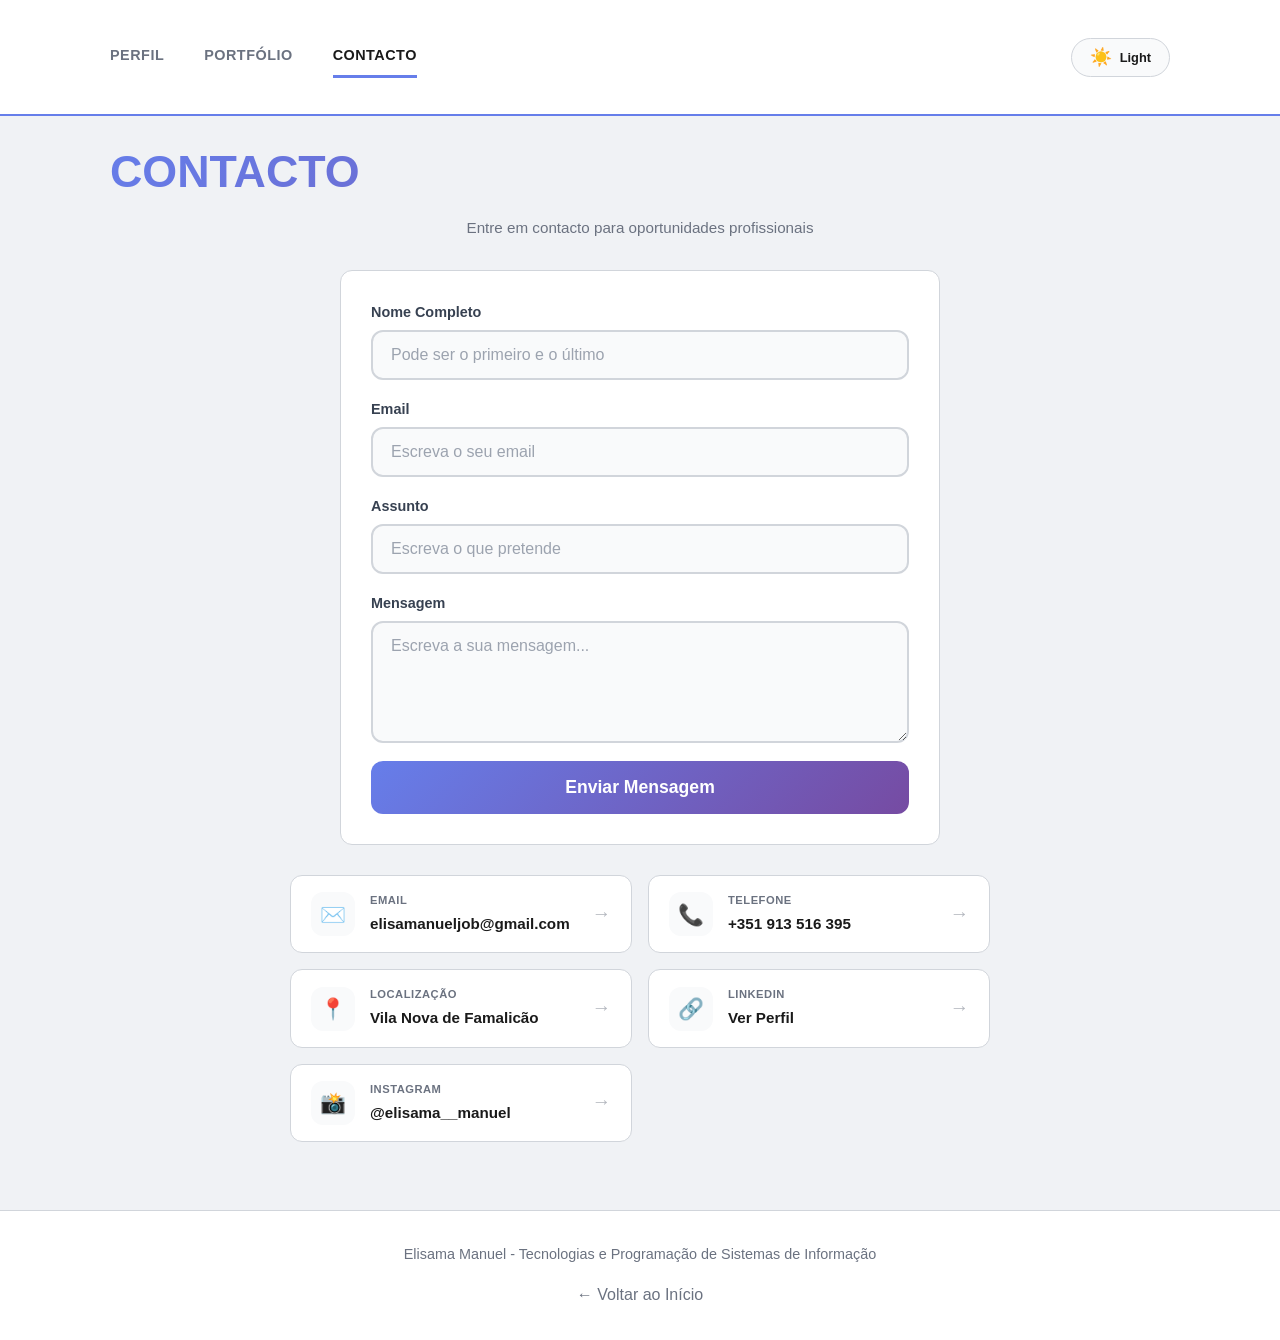
==== contacto.html @ b6eed206 "j" ====
<!DOCTYPE html>
<html lang="pt">
<head>
    <meta charset="UTF-8">
    <meta name="viewport" content="width=device-width, initial-scale=1.0">
    <title>Elisama | Contacto</title>
    <link rel="stylesheet" href="style.css">
    <link rel="icon" href= "imagens/Ativo 30@2x.png"
</head>
<body>
    <header>
        <div class="container">
            <div class="header-content">
                <nav>
                    <a href="index.html">Perfil</a>
                    <a href="portfolio.html">Portfólio</a>
                    <a href="contacto.html" class="active">Contacto</a>
                </nav>
                <button id="toggleTheme" class="btn-theme" aria-label="Alternar tema">
                    <span class="theme-icon"> </span>
                    <span class="theme-text">Dark</span>
                </button>
            </div>
        </div>
    </header>

    <main class="container">
        <section class="contacto-section">
            <h1>CONTACTO</h1>
            <p class="subtitle">Entre em contacto para oportunidades profissionais</p>

            <form id="contactoForm" class="contacto-form" action="#" method="POST">
                <div class="campo">
                    <label for="nome">Nome Completo</label>
                    <input type="text" id="nome" placeholder="Pode ser o primeiro e o último" required>
                </div>

                <div class="campo">
                    <label for="email">Email</label>
                    <input type="email" id="email" placeholder="Escreva o seu email" required>
                </div>

                <div class="campo">
                    <label for="assunto">Assunto</label>
                    <input type="text" id="assunto" placeholder="Escreva o que pretende" required>
                </div>

                <div class="campo">
                    <label for="mensagem">Mensagem</label>
                    <textarea id="mensagem" rows="5" placeholder="Escreva a sua mensagem..." required></textarea>
                </div>

                <button type="submit" class="btn-enviar">Enviar Mensagem</button>
            </form>

            <div id="feedback" class="feedback"></div>

            <div class="contactos-grid">
                <a href="mailto:elisamanueljob@gmail.com" class="contacto-card contacto-email">
                    <div class="contacto-icon-wrapper">
                        <span class="contacto-icon">✉️</span>
                    </div>
                    <div class="contacto-info-texto">
                        <span class="contacto-label">Email</span>
                        <span class="contacto-valor">elisamanueljob@gmail.com</span>
                    </div>
                    <span class="contacto-seta">→</span>
                </a>

                <a href="tel:+351913516395" class="contacto-card contacto-telefone">
                    <div class="contacto-icon-wrapper">
                        <span class="contacto-icon">📞</span>
                    </div>
                    <div class="contacto-info-texto">
                        <span class="contacto-label">Telefone</span>
                        <span class="contacto-valor">+351 913 516 395</span>
                    </div>
                    <span class="contacto-seta">→</span>
                </a>

                <a href="https://www.google.com/maps/search/Vila+Nova+de+Famalic%C3%A3o" target="_blank" class="contacto-card contacto-localizacao">
                    <div class="contacto-icon-wrapper">
                        <span class="contacto-icon">📍</span>
                    </div>
                    <div class="contacto-info-texto">
                        <span class="contacto-label">Localização</span>
                        <span class="contacto-valor">Vila Nova de Famalicão</span>
                    </div>
                    <span class="contacto-seta">→</span>
                </a>

                <a href="https://ao.linkedin.com/in/elisama-manuel-49025117a" target="_blank" class="contacto-card contacto-linkedin">
                    <div class="contacto-icon-wrapper">
                        <span class="contacto-icon">🔗</span>
                    </div>
                    <div class="contacto-info-texto">
                        <span class="contacto-label">LinkedIn</span>
                        <span class="contacto-valor">Ver Perfil</span>
                    </div>
                    <span class="contacto-seta">→</span>
                </a>

                <a href="https://www.instagram.com/elisama__manuel/" target="_blank" class="contacto-card contacto-instagram">
                    <div class="contacto-icon-wrapper">
                        <span class="contacto-icon">📸</span>
                    </div>
                    <div class="contacto-info-texto">
                        <span class="contacto-label">Instagram</span>
                        <span class="contacto-valor">@elisama__manuel</span>
                    </div>
                    <span class="contacto-seta">→</span>
                </a>
            </div>
        </section>
    </main>

    <footer>
        <p>Elisama Manuel - Tecnologias e Programação de Sistemas de Informação</p>
        <div class="voltar">
            <a href="index.html">← Voltar ao Início</a>
        </div>
    </footer>

    <script src="script.js"></script>
</body>
</html>
---- style.css ----
/* ============================================
   PORTFÓLIO CV - ELISAMA MANUEL
   COM DARK/LIGHT MODE
   ============================================ */

/* ===== VARIÁVEIS (DARK MODE - PADRÃO) ===== */
:root {
    --cor-fundo: #000000;
    --cor-card: #1a1a1a;
    --cor-borda: #333333;
    --cor-texto: #ffffff;
    --cor-texto-secundario: #a0aec0;
    --cor-texto-claro: #cbd5e0;
    --cor-fundo-input: #0d0d0d;
    --cor-hover: #2a2a2a;
    --cor-sombra: rgba(102, 126, 234, 0.15);
    --cor-placeholder: #4a5568;
    
    --cor-email: #667eea;
    --cor-telefone: #48bb78;
    --cor-localizacao: #f6ad55;
    --cor-linkedin: #0a66c2;
    --cor-instagram: #e1306c;
    
    --cor-primaria: #667eea;
    --cor-secundaria: #764ba2;
    --cor-destaque: #48bb78;
    --cor-aviso: #fc8181;
    
    --raio-borda: 20px;
    --raio-pequeno: 12px;
    --fonte-padrao: 'Segoe UI', Tahoma, Geneva, Verdana, sans-serif;
    --sombra-padrao: 0 20px 60px rgba(102, 126, 234, 0.15);
}

/* ===== LIGHT MODE ===== */
body.light-mode {
    --cor-fundo: #f0f2f5;
    --cor-card: #ffffff;
    --cor-borda: #d1d5db;
    --cor-texto: #1a1a1a;
    --cor-texto-secundario: #6b7280;
    --cor-texto-claro: #374151;
    --cor-fundo-input: #f9fafb;
    --cor-hover: #e5e7eb;
    --cor-sombra: rgba(0, 0, 0, 0.1);
    --cor-placeholder: #9ca3af;
    
    --cor-email: #4f46e5;
    --cor-telefone: #16a34a;
    --cor-localizacao: #d97706;
    --cor-linkedin: #075985;
    --cor-instagram: #c0266c;
}

/* ===== RESET ===== */
* {
    margin: 0;
    padding: 0;
    box-sizing: border-box;
}

/* ===== GLOBAL ===== */
body {
    min-height: 100vh;
    background: var(--cor-fundo);
    font-family: var(--fonte-padrao);
    color: var(--cor-texto);
    line-height: 1.6;
    transition: background 0.4s ease, color 0.4s ease;
}

.container {
    max-width: 1100px;
    margin: 0 auto;
    padding: 20px;
}

/* ===== HEADER ===== */
header {
    background: var(--cor-card);
    padding: 1rem 0;
    border-bottom: 2px solid var(--cor-primaria);
    position: sticky;
    top: 0;
    z-index: 100;
    transition: background 0.4s ease, border-color 0.4s ease;
}

.header-content {
    display: flex;
    justify-content: space-between;
    align-items: center;
    flex-wrap: wrap;
    gap: 15px;
}

nav {
    display: flex;
    justify-content: center;
    gap: 2.5rem;
    flex-wrap: wrap;
}

nav a {
    color: var(--cor-texto-secundario);
    text-decoration: none;
    font-weight: 600;
    font-size: 0.9rem;
    letter-spacing: 0.5px;
    transition: all 0.3s ease;
    padding: 8px 0;
    text-transform: uppercase;
}

nav a:hover,
nav a.active {
    color: var(--cor-texto);
    border-bottom: 3px solid var(--cor-primaria);
}

/* ===== BOTÃO THEME ===== */
.btn-theme {
    display: flex;
    align-items: center;
    gap: 8px;
    padding: 8px 18px;
    background: var(--cor-fundo-input);
    color: var(--cor-texto);
    border: 1px solid var(--cor-borda);
    border-radius: 50px;
    cursor: pointer;
    font-size: 0.85rem;
    font-weight: 600;
    transition: all 0.3s ease;
}

.btn-theme:hover {
    border-color: var(--cor-primaria);
    transform: scale(1.05);
    box-shadow: 0 0 20px rgba(102, 126, 234, 0.2);
}

.theme-icon {
    font-size: 1.1rem;
}

.theme-text {
    font-size: 0.8rem;
}

/* ===== ROW ===== */
.row {
    display: flex;
    flex-wrap: wrap;
    align-items: center;
    gap: 3rem;
    min-height: 500px;
    margin: 2rem 0;
}

.col {
    flex: 1;
    min-width: 280px;
}

/* ===== IMAGENS ===== */
.imagem-col {
    display: flex;
    justify-content: center;
    align-items: center;
}

.imagem-wrapper {
    position: relative;
}

.imagem-perfil {
    width: 300px;
    height: 600px;
    object-fit: cover;
    border-radius: var(--raio-borda);
    border: 3px solid var(--cor-primaria);
    box-shadow: 0 10px 40px var(--cor-sombra);
    transition: all 0.4s ease;
}

.imagem-perfil:hover {
    transform: scale(1.02);
    box-shadow: 0 15px 50px var(--cor-sombra);
}

.imagem-badge {
    position: absolute;
    bottom: 20px;
    left: 50%;
    transform: translateX(-50%);
    background: linear-gradient(135deg, var(--cor-primaria), var(--cor-secundaria));
    padding: 8px 20px;
    border-radius: 50px;
    font-weight: 700;
    font-size: 0.9rem;
    white-space: nowrap;
    box-shadow: 0 5px 20px var(--cor-sombra);
}

/* ===== TÍTULOS ===== */
h1 {
    font-size: 2.8rem;
    font-weight: 700;
    margin-bottom: 0.5rem;
    background: linear-gradient(135deg, var(--cor-primaria), var(--cor-secundaria));
    -webkit-background-clip: text;
    -webkit-text-fill-color: transparent;
    background-clip: text;
}

h2 {
    font-size: 1.2rem;
    font-weight: 500;
    color: var(--cor-texto-secundario);
    margin-bottom: 1.2rem;
    letter-spacing: 0.5px;
}

.subtitle {
    text-align: center;
    color: var(--cor-texto-secundario);
    margin-bottom: 30px;
    font-size: 0.95rem;
}

/* ===== TAGS ===== */
.tags {
    display: flex;
    flex-wrap: wrap;
    gap: 10px;
    margin: 1rem 0;
}

.tag {
    background: var(--cor-card);
    padding: 6px 16px;
    border-radius: 50px;
    font-size: 0.8rem;
    font-weight: 600;
    color: var(--cor-texto-secundario);
    border: 1px solid var(--cor-borda);
    transition: all 0.3s ease;
}

.tag:hover {
    background: var(--cor-primaria);
    color: #fff;
    border-color: var(--cor-primaria);
    transform: translateY(-2px);
}

/* ===== DESTAQUE ===== */
.destaque-numero {
    background: var(--cor-card);
    display: inline-flex;
    align-items: center;
    gap: 15px;
    padding: 1rem 2rem;
    margin: 1.5rem 0;
    border-left: 4px solid var(--cor-primaria);
    border-radius: var(--raio-pequeno);
    border: 1px solid var(--cor-borda);
    transition: background 0.4s ease, border-color 0.4s ease;
}

.numero-grande {
    font-size: 2.5rem;
    font-weight: 700;
    color: var(--cor-primaria);
}

.texto-pequeno {
    font-size: 0.9rem;
    color: var(--cor-texto-secundario);
}

/* ===== PROJETOS ===== */
.projetos-grid {
    display: grid;
    grid-template-columns: repeat(auto-fill, minmax(300px, 1fr));
    gap: 25px;
    margin: 30px 0;
}

.projeto-card {
    background: var(--cor-card);
    border-radius: var(--raio-pequeno);
    padding: 25px;
    border: 1px solid var(--cor-borda);
    transition: all 0.3s ease;
    text-decoration: none;
    display: block;
    color: var(--cor-texto);
    position: relative;
    overflow: hidden;
}

.projeto-card::before {
    content: '';
    position: absolute;
    top: 0;
    left: 0;
    right: 0;
    height: 4px;
    background: linear-gradient(135deg, var(--cor-primaria), var(--cor-secundaria));
    transform: scaleX(0);
    transition: transform 0.3s ease;
}

.projeto-card:hover::before {
    transform: scaleX(1);
}

.projeto-card:hover {
    transform: translateY(-8px);
    border-color: var(--cor-primaria);
    box-shadow: 0 15px 40px var(--cor-sombra);
}

.projeto-card .projeto-numero {
    font-size: 2rem;
    font-weight: 700;
    color: var(--cor-primaria);
}

.projeto-card h3 {
    font-size: 1.1rem;
    margin: 8px 0 5px;
    color: var(--cor-texto);
}

.projeto-card p {
    color: var(--cor-texto-secundario);
    font-size: 0.9rem;
}

.projeto-card .projeto-tag {
    display: inline-block;
    padding: 3px 12px;
    background: rgba(102, 126, 234, 0.15);
    color: var(--cor-primaria);
    border-radius: 50px;
    font-size: 0.75rem;
    font-weight: 600;
    margin-top: 10px;
}

.projeto-card .projeto-link {
    display: inline-block;
    margin-top: 12px;
    color: var(--cor-primaria);
    font-weight: 600;
    font-size: 0.9rem;
    transition: all 0.3s ease;
}

.projeto-card .projeto-link:hover {
    transform: translateX(5px);
    color: var(--cor-secundaria);
}

.projetos-footer {
    text-align: center;
    padding: 20px;
    background: var(--cor-card);
    border-radius: var(--raio-pequeno);
    border: 1px solid var(--cor-borda);
    color: var(--cor-texto-secundario);
}

.projetos-footer strong {
    color: var(--cor-primaria);
}

/* ===== EXPERIÊNCIA E FORMAÇÃO ===== */
.experiencia-grid,
.formacao-grid {
    display: grid;
    gap: 20px;
    margin: 20px 0 40px;
}

.experiencia-item,
.formacao-item {
    background: var(--cor-card);
    padding: 20px 25px;
    border-radius: var(--raio-pequeno);
    border: 1px solid var(--cor-borda);
    transition: all 0.3s ease;
    border-left: 4px solid var(--cor-primaria);
}

.experiencia-item:hover,
.formacao-item:hover {
    transform: translateX(5px);
    border-color: var(--cor-primaria);
}

.experiencia-item .titulo {
    font-weight: 700;
    font-size: 1.1rem;
    color: var(--cor-texto);
}

.experiencia-item .empresa {
    color: var(--cor-primaria);
    font-weight: 600;
}

.experiencia-item .periodo {
    color: var(--cor-texto-secundario);
    font-size: 0.85rem;
}

.experiencia-item .descricao {
    color: var(--cor-texto-claro);
    font-size: 0.95rem;
    margin-top: 8px;
}

/* ===== FORMULÁRIO ===== */
.contacto-form {
    background: var(--cor-card);
    padding: 30px;
    border-radius: var(--raio-pequeno);
    border: 1px solid var(--cor-borda);
    max-width: 600px;
    margin: 0 auto 30px;
    transition: background 0.4s ease, border-color 0.4s ease;
}

.campo {
    display: flex;
    flex-direction: column;
    gap: 6px;
    margin-bottom: 18px;
}

.campo label {
    font-weight: 600;
    color: var(--cor-texto-claro);
    font-size: 0.9rem;
}

.campo input,
.campo textarea {
    padding: 14px 18px;
    border: 2px solid var(--cor-borda);
    border-radius: var(--raio-pequeno);
    background: var(--cor-fundo-input);
    color: var(--cor-texto);
    font-size: 1rem;
    transition: all 0.3s ease;
    font-family: var(--fonte-padrao);
}

.campo input:focus,
.campo textarea:focus {
    outline: none;
    border-color: var(--cor-primaria);
    box-shadow: 0 0 0 3px rgba(102, 126, 234, 0.2);
}

.campo input::placeholder,
.campo textarea::placeholder {
    color: var(--cor-placeholder);
}

.btn-enviar {
    width: 100%;
    padding: 16px;
    background: linear-gradient(135deg, var(--cor-primaria), var(--cor-secundaria));
    color: #fff;
    border: none;
    border-radius: var(--raio-pequeno);
    font-size: 1.1rem;
    font-weight: 600;
    cursor: pointer;
    transition: all 0.3s ease;
}

.btn-enviar:hover {
    transform: translateY(-2px);
    box-shadow: 0 10px 30px var(--cor-sombra);
}

.feedback {
    text-align: center;
    padding: 15px;
    border-radius: var(--raio-pequeno);
    display: none;
    max-width: 600px;
    margin: 0 auto 20px;
}

.feedback.sucesso {
    display: block;
    background: rgba(72, 187, 120, 0.1);
    border: 1px solid var(--cor-destaque);
    color: var(--cor-destaque);
}

.feedback.erro {
    display: block;
    background: rgba(252, 129, 129, 0.1);
    border: 1px solid var(--cor-aviso);
    color: var(--cor-aviso);
}

/* ===== CONTACTOS ===== */
.contactos-grid {
    display: grid;
    grid-template-columns: 1fr 1fr;
    gap: 16px;
    max-width: 700px;
    margin: 0 auto;
}

.contacto-card {
    display: flex;
    align-items: center;
    gap: 15px;
    padding: 16px 20px;
    background: var(--cor-card);
    border-radius: var(--raio-pequeno);
    border: 1px solid var(--cor-borda);
    text-decoration: none;
    color: var(--cor-texto);
    transition: all 0.3s ease;
    position: relative;
    overflow: hidden;
}

.contacto-card::before {
    content: '';
    position: absolute;
    top: 0;
    left: 0;
    right: 0;
    bottom: 0;
    opacity: 0;
    transition: opacity 0.4s ease;
    border-radius: var(--raio-pequeno);
}

.contacto-card:hover::before {
    opacity: 1;
}

.contacto-card:hover {
    transform: translateY(-4px);
    border-color: transparent;
    box-shadow: 0 10px 30px rgba(0, 0, 0, 0.3);
}

.contacto-card:hover .contacto-seta {
    transform: translateX(5px);
    opacity: 1;
}

.contacto-email::before {
    background: linear-gradient(135deg, rgba(102, 126, 234, 0.15), rgba(102, 126, 234, 0.05));
}
.contacto-email:hover {
    border-color: var(--cor-email);
    box-shadow: 0 10px 30px rgba(102, 126, 234, 0.2);
}

.contacto-telefone::before {
    background: linear-gradient(135deg, rgba(72, 187, 120, 0.15), rgba(72, 187, 120, 0.05));
}
.contacto-telefone:hover {
    border-color: var(--cor-telefone);
    box-shadow: 0 10px 30px rgba(72, 187, 120, 0.2);
}

.contacto-localizacao::before {
    background: linear-gradient(135deg, rgba(246, 173, 85, 0.15), rgba(246, 173, 85, 0.05));
}
.contacto-localizacao:hover {
    border-color: var(--cor-localizacao);
    box-shadow: 0 10px 30px rgba(246, 173, 85, 0.2);
}

.contacto-linkedin::before {
    background: linear-gradient(135deg, rgba(10, 102, 194, 0.15), rgba(10, 102, 194, 0.05));
}
.contacto-linkedin:hover {
    border-color: var(--cor-linkedin);
    box-shadow: 0 10px 30px rgba(10, 102, 194, 0.2);
}

.contacto-instagram::before {
    background: linear-gradient(135deg, rgba(225, 48, 108, 0.15), rgba(225, 48, 108, 0.05));
}
.contacto-instagram:hover {
    border-color: var(--cor-instagram);
    box-shadow: 0 10px 30px rgba(225, 48, 108, 0.2);
}

.contacto-icon-wrapper {
    width: 44px;
    height: 44px;
    display: flex;
    align-items: center;
    justify-content: center;
    border-radius: 12px;
    flex-shrink: 0;
    transition: all 0.3s ease;
    background: var(--cor-fundo-input);
}

.contacto-card:hover .contacto-icon-wrapper {
    transform: scale(1.05);
}

.contacto-icon {
    font-size: 1.3rem;
}

.contacto-info-texto {
    flex: 1;
    display: flex;
    flex-direction: column;
    gap: 2px;
}

.contacto-label {
    font-size: 0.7rem;
    text-transform: uppercase;
    letter-spacing: 0.5px;
    color: var(--cor-texto-secundario);
    font-weight: 600;
}

.contacto-valor {
    font-size: 0.95rem;
    font-weight: 600;
    color: var(--cor-texto);
}

.contacto-seta {
    font-size: 1.2rem;
    color: var(--cor-texto-secundario);
    transition: all 0.3s ease;
    opacity: 0.5;
}

/* ===== SOCIAL LINKS ===== */
.social-links {
    display: flex;
    justify-content: center;
    gap: 2rem;
    margin: 2rem 0;
}

.social-links a {
    color: var(--cor-texto-secundario);
    text-decoration: none;
    font-weight: 600;
    transition: all 0.3s ease;
    padding: 8px 20px;
    border-radius: 50px;
    border: 1px solid var(--cor-borda);
}

.social-links a:hover {
    color: var(--cor-texto);
    background: linear-gradient(135deg, var(--cor-primaria), var(--cor-secundaria));
    border-color: var(--cor-primaria);
    transform: translateY(-2px);
}

.contacto {
    text-align: center;
    color: var(--cor-texto-secundario);
    font-size: 0.95rem;
}

/* ===== FOOTER ===== */
footer {
    text-align: center;
    padding: 2rem;
    background: var(--cor-card);
    margin-top: 3rem;
    border-top: 1px solid var(--cor-borda);
    transition: background 0.4s ease, border-color 0.4s ease;
}

footer p {
    color: var(--cor-texto-secundario);
    font-size: 0.9rem;
}

.voltar {
    margin-top: 1rem;
}

.voltar a {
    color: var(--cor-texto-secundario);
    text-decoration: none;
    transition: all 0.3s ease;
}

.voltar a:hover {
    color: var(--cor-primaria);
}

/* ===== RESPONSIVO ===== */
@media (max-width: 768px) {
    .row {
        flex-direction: column;
        gap: 2rem;
        text-align: center;
        min-height: auto;
    }

    h1 {
        font-size: 2rem;
    }

    .imagem-perfil {
        width: 250px;
        height: 450px;
    }

    .imagem-badge {
        font-size: 0.75rem;
        padding: 5px 15px;
    }

    .header-content {
        flex-direction: column;
        align-items: center;
        gap: 10px;
    }

    nav {
        gap: 1.5rem;
    }

    nav a {
        font-size: 0.8rem;
    }

    .destaque-numero {
        justify-content: center;
    }

    .tags {
        justify-content: center;
    }

    .social-links {
        flex-direction: column;
        align-items: center;
        gap: 1rem;
    }

    .projetos-grid {
        grid-template-columns: 1fr;
    }

    .experiencia-grid,
    .formacao-grid {
        grid-template-columns: 1fr;
    }

    .contactos-grid {
        grid-template-columns: 1fr;
        gap: 12px;
    }

    .contacto-card {
        padding: 14px 16px;
    }

    .contacto-icon-wrapper {
        width: 38px;
        height: 38px;
    }

    .contacto-icon {
        font-size: 1.1rem;
    }

    .contacto-valor {
        font-size: 0.85rem;
    }

    .contacto-form {
        padding: 20px;
    }
}
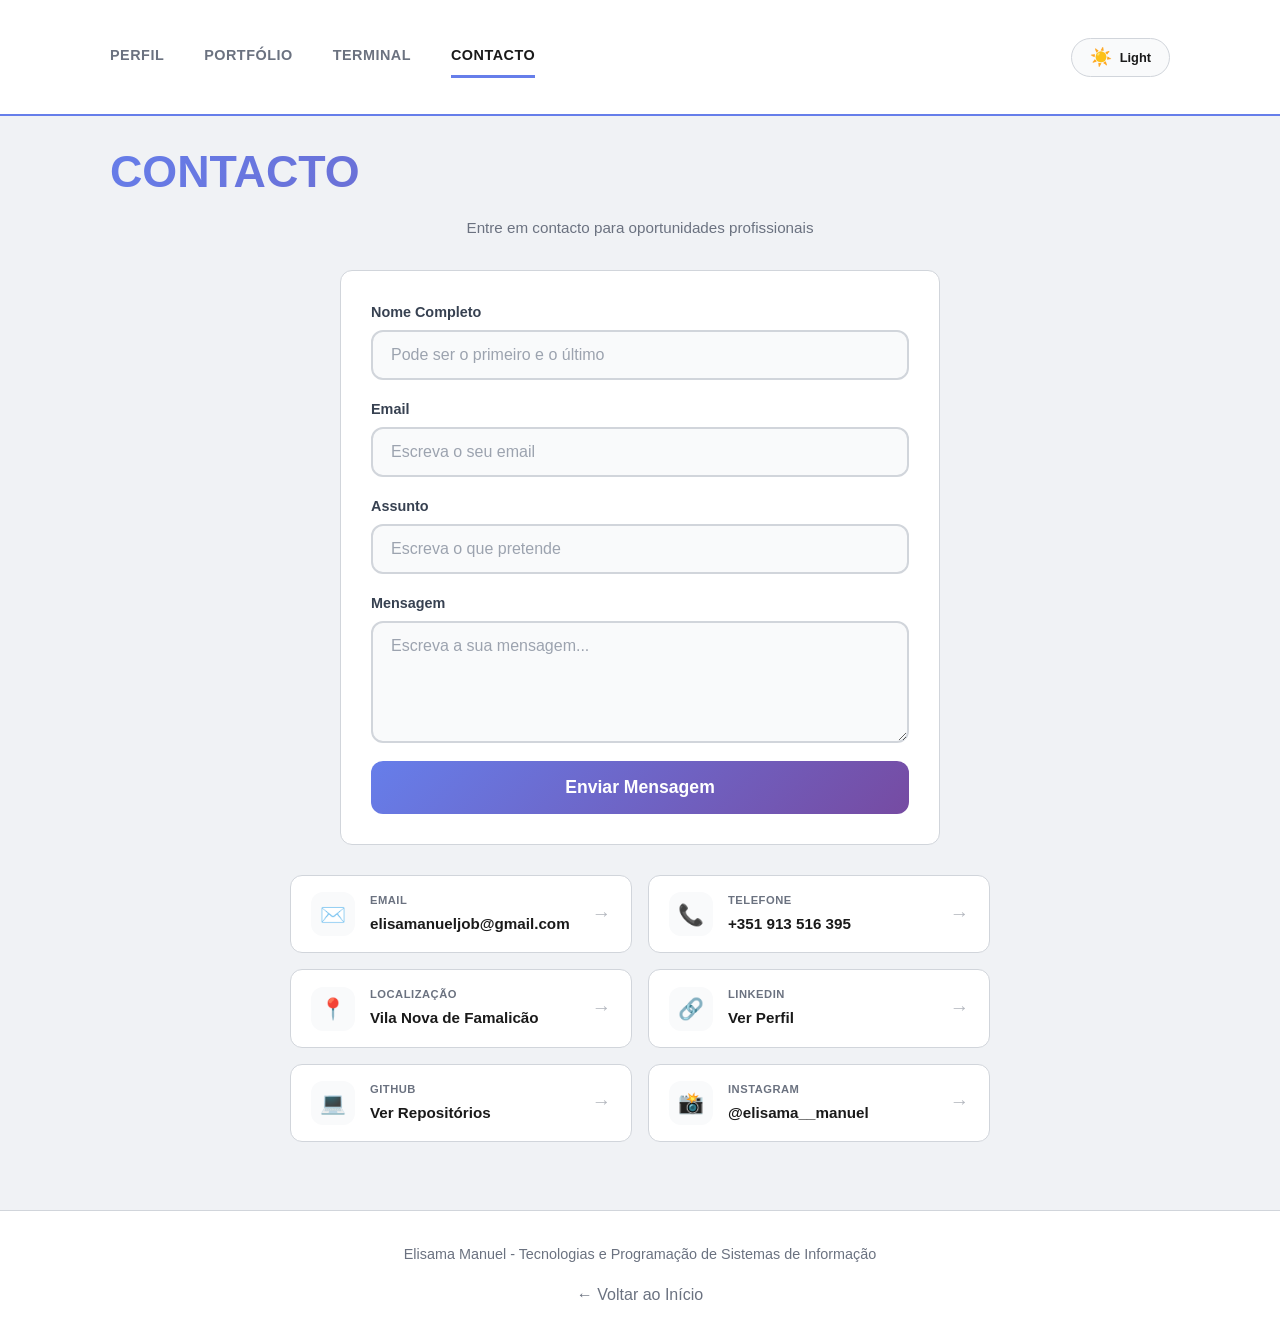
==== commit c2186732: "Adiciona boot de terminal e terminal interativo" ====
--- a/contacto.html
+++ b/contacto.html
@@ -4,8 +4,11 @@
     <meta charset="UTF-8">
     <meta name="viewport" content="width=device-width, initial-scale=1.0">
     <title>Elisama | Contacto</title>
+    <meta name="description" content="Entre em contacto com Elisama Manuel para oportunidades profissionais em desenvolvimento web, Python e automação.">
+    <meta property="og:type" content="website">
+    <meta property="og:title" content="Contacto | Elisama Manuel">
     <link rel="stylesheet" href="style.css">
-    <link rel="icon" href= "imagens/Ativo 30@2x.png"
+    <link rel="icon" href="imagens/Ativo 30@2x.png">
 </head>
 <body>
     <header>
@@ -14,6 +17,7 @@
                 <nav>
                     <a href="index.html">Perfil</a>
                     <a href="portfolio.html">Portfólio</a>
+                    <a href="terminal.html">Terminal</a>
                     <a href="contacto.html" class="active">Contacto</a>
                 </nav>
                 <button id="toggleTheme" class="btn-theme" aria-label="Alternar tema">
@@ -89,13 +93,24 @@
                     <span class="contacto-seta">→</span>
                 </a>
 
-                <a href="https://ao.linkedin.com/in/elisama-manuel-49025117a" target="_blank" class="contacto-card contacto-linkedin">
+                <a href="https://www.linkedin.com/in/elisama-manuel-49025117a/" target="_blank" class="contacto-card contacto-linkedin">
                     <div class="contacto-icon-wrapper">
                         <span class="contacto-icon">🔗</span>
                     </div>
                     <div class="contacto-info-texto">
                         <span class="contacto-label">LinkedIn</span>
                         <span class="contacto-valor">Ver Perfil</span>
+                    </div>
+                    <span class="contacto-seta">→</span>
+                </a>
+
+                <a href="https://github.com/elisamanuel-on" target="_blank" class="contacto-card contacto-github">
+                    <div class="contacto-icon-wrapper">
+                        <span class="contacto-icon">💻</span>
+                    </div>
+                    <div class="contacto-info-texto">
+                        <span class="contacto-label">GitHub</span>
+                        <span class="contacto-valor">Ver Repositórios</span>
                     </div>
                     <span class="contacto-seta">→</span>
                 </a>
--- a/style.css
+++ b/style.css
@@ -21,6 +21,7 @@
     --cor-localizacao: #f6ad55;
     --cor-linkedin: #0a66c2;
     --cor-instagram: #e1306c;
+    --cor-github: #8b8b8b;
     
     --cor-primaria: #667eea;
     --cor-secundaria: #764ba2;
@@ -51,6 +52,7 @@
     --cor-localizacao: #d97706;
     --cor-linkedin: #075985;
     --cor-instagram: #c0266c;
+    --cor-github: #24292f;
 }
 
 /* ===== RESET ===== */
@@ -204,6 +206,385 @@
     box-shadow: 0 5px 20px var(--cor-sombra);
 }
 
+/* ===== HERO ===== */
+.hero {
+    position: relative;
+}
+
+.hero-glow {
+    position: absolute;
+    top: -120px;
+    right: -160px;
+    width: 480px;
+    height: 480px;
+    background: radial-gradient(circle, var(--cor-primaria) 0%, transparent 70%);
+    opacity: 0.18;
+    filter: blur(10px);
+    pointer-events: none;
+    z-index: 0;
+    animation: flutuar 10s ease-in-out infinite;
+}
+
+@keyframes flutuar {
+    0%, 100% { transform: translate(0, 0) scale(1); }
+    50% { transform: translate(-20px, 30px) scale(1.08); }
+}
+
+.hero .row {
+    position: relative;
+    z-index: 1;
+}
+
+/* ===== CTA / BOTÕES ===== */
+.hero-cta {
+    display: flex;
+    flex-wrap: wrap;
+    gap: 14px;
+    margin: 1.5rem 0;
+}
+
+.btn {
+    display: inline-flex;
+    align-items: center;
+    gap: 8px;
+    padding: 13px 24px;
+    border-radius: 50px;
+    font-weight: 700;
+    font-size: 0.92rem;
+    text-decoration: none;
+    transition: all 0.3s ease;
+    border: none;
+    cursor: pointer;
+}
+
+.btn-primario {
+    background: linear-gradient(135deg, var(--cor-primaria), var(--cor-secundaria));
+    color: #fff;
+    box-shadow: 0 10px 30px var(--cor-sombra);
+}
+
+.btn-primario:hover {
+    transform: translateY(-3px);
+    box-shadow: 0 14px 36px var(--cor-sombra);
+}
+
+.btn-secundario {
+    background: var(--cor-card);
+    color: var(--cor-texto);
+    border: 1px solid var(--cor-borda);
+}
+
+.btn-secundario:hover {
+    transform: translateY(-3px);
+    border-color: var(--cor-primaria);
+    color: var(--cor-primaria);
+}
+
+/* ===== STATS ===== */
+.stats-row {
+    display: flex;
+    gap: 2rem;
+    flex-wrap: wrap;
+    margin-bottom: 1.5rem;
+}
+
+.stat-num {
+    display: block;
+    font-size: 1.6rem;
+    font-weight: 700;
+    color: var(--cor-texto);
+}
+
+.stat-label {
+    font-size: 0.78rem;
+    color: var(--cor-texto-secundario);
+    text-transform: uppercase;
+    letter-spacing: 0.4px;
+}
+
+/* ===== TAGS COMPLEMENTARES ===== */
+.tags-extra-label {
+    font-size: 0.82rem;
+    color: var(--cor-texto-secundario);
+    margin-top: 1.4rem;
+    margin-bottom: 0.6rem;
+}
+
+.tag-secundaria {
+    opacity: 0.85;
+    font-size: 0.75rem;
+}
+
+/* ===== TÍTULO DE SECÇÃO ===== */
+.titulo-seccao {
+    font-size: 1.6rem;
+    font-weight: 700;
+    color: var(--cor-texto);
+    display: inline-flex;
+    align-items: center;
+    gap: 12px;
+    margin-bottom: 1.4rem;
+    letter-spacing: normal;
+}
+
+.titulo-seccao::before {
+    content: '';
+    width: 8px;
+    height: 8px;
+    border-radius: 50%;
+    background: linear-gradient(135deg, var(--cor-primaria), var(--cor-secundaria));
+    box-shadow: 0 0 0 4px var(--cor-sombra);
+}
+
+/* ===== ANIMAÇÃO AO FAZER SCROLL (reveal) ===== */
+.reveal {
+    opacity: 0;
+    transform: translateY(24px);
+    transition: opacity 0.6s ease, transform 0.6s ease;
+}
+
+.reveal.visible {
+    opacity: 1;
+    transform: translateY(0);
+}
+
+body.pagina-pronta .hero {
+    animation: hero-entrada 0.7s ease both;
+}
+
+@keyframes hero-entrada {
+    from { opacity: 0; transform: translateY(-12px); }
+    to { opacity: 1; transform: translateY(0); }
+}
+
+@media (prefers-reduced-motion: reduce) {
+    .reveal, body.pagina-pronta .hero, .hero-glow {
+        animation: none !important;
+        transition: none !important;
+        opacity: 1 !important;
+        transform: none !important;
+    }
+}
+
+/* ===== TRANSIÇÃO SUAVE ENTRE PÁGINAS (browsers compatíveis) ===== */
+@view-transition {
+    navigation: auto;
+}
+
+/* ===== TERMINAL: BOOT + TERMINAL INTERATIVO ===== */
+@import url('https://fonts.googleapis.com/css2?family=JetBrains+Mono:wght@400;600;700&display=swap');
+
+:root {
+    --term-fundo: #0b0f0d;
+    --term-verde: #33ff66;
+    --term-verde-fraco: #1c8f3c;
+    --term-ambar: #ffb000;
+    --fonte-mono: 'JetBrains Mono', 'Fira Code', Consolas, monospace;
+}
+
+#bootOverlay {
+    position: fixed;
+    inset: 0;
+    background: var(--term-fundo);
+    color: var(--term-verde);
+    font-family: var(--fonte-mono);
+    z-index: 9999;
+    display: flex;
+    align-items: center;
+    justify-content: center;
+    padding: 24px;
+    transition: opacity 0.5s ease;
+}
+
+#bootOverlay.boot-fade {
+    opacity: 0;
+    pointer-events: none;
+}
+
+.boot-janela {
+    width: 100%;
+    max-width: 640px;
+    background: #0d1210;
+    border: 1px solid var(--term-verde-fraco);
+    border-radius: 10px;
+    box-shadow: 0 0 60px rgba(51, 255, 102, 0.12);
+    overflow: hidden;
+}
+
+.boot-topo {
+    display: flex;
+    gap: 6px;
+    padding: 10px 14px;
+    background: #0f1613;
+    border-bottom: 1px solid var(--term-verde-fraco);
+}
+
+.boot-dot {
+    width: 10px;
+    height: 10px;
+    border-radius: 50%;
+    background: #2b2b2b;
+}
+
+.boot-corpo {
+    padding: 20px 22px;
+    min-height: 220px;
+    font-size: 0.86rem;
+    line-height: 1.7;
+}
+
+.boot-linha { white-space: pre-wrap; word-break: break-word; }
+.boot-prompt { color: var(--term-ambar); margin-right: 4px; }
+.boot-saida { color: #8fd6a0; padding-left: 4px; }
+
+.boot-corpo::after {
+    content: '▌';
+    animation: piscar 1s step-start infinite;
+    color: var(--term-verde);
+}
+
+@keyframes piscar {
+    50% { opacity: 0; }
+}
+
+.boot-saltar {
+    position: absolute;
+    bottom: 26px;
+    right: 30px;
+    background: transparent;
+    border: 1px solid var(--term-verde-fraco);
+    color: var(--term-verde);
+    font-family: var(--fonte-mono);
+    font-size: 0.75rem;
+    padding: 6px 14px;
+    border-radius: 6px;
+    cursor: pointer;
+    transition: all 0.2s ease;
+}
+
+.boot-saltar:hover {
+    background: var(--term-verde);
+    color: #0b0f0d;
+}
+
+body.boot-ativo {
+    overflow: hidden;
+}
+
+@media (prefers-reduced-motion: reduce) {
+    #bootOverlay { display: none; }
+}
+
+/* ===== PÁGINA TERMINAL ===== */
+.terminal-page {
+    display: flex;
+    justify-content: center;
+    padding: 20px 0 40px;
+}
+
+.term-janela {
+    width: 100%;
+    max-width: 760px;
+    background: var(--term-fundo);
+    border-radius: 12px;
+    border: 1px solid var(--term-verde-fraco);
+    box-shadow: 0 20px 60px rgba(0, 0, 0, 0.4);
+    overflow: hidden;
+    font-family: var(--fonte-mono);
+}
+
+.term-topo {
+    display: flex;
+    align-items: center;
+    gap: 8px;
+    padding: 12px 16px;
+    background: #101613;
+    border-bottom: 1px solid var(--term-verde-fraco);
+}
+
+.term-dot { width: 11px; height: 11px; border-radius: 50%; }
+.term-dot.vermelho { background: #ff5f56; }
+.term-dot.amarelo { background: #ffbd2e; }
+.term-dot.verde { background: #27c93f; }
+
+.term-titulo {
+    margin-left: 8px;
+    color: #6b7a70;
+    font-size: 0.78rem;
+}
+
+.term-corpo {
+    height: 60vh;
+    max-height: 520px;
+    min-height: 340px;
+    overflow-y: auto;
+    padding: 18px 20px;
+    color: var(--term-verde);
+    font-size: 0.86rem;
+    line-height: 1.65;
+    cursor: text;
+}
+
+.term-linha { white-space: pre-wrap; word-break: break-word; }
+.term-linha a { color: var(--term-ambar); }
+.term-echo { color: #d9fce3; }
+.term-prompt { color: var(--term-ambar); }
+.term-erro { color: #ff6b6b; }
+
+.term-linha-atual {
+    display: flex;
+    gap: 8px;
+    align-items: center;
+}
+
+.term-input-wrap {
+    display: flex;
+    align-items: center;
+    gap: 8px;
+    padding: 4px 20px 18px;
+}
+
+.term-input-wrap .term-prompt { flex-shrink: 0; }
+
+#termInput {
+    flex: 1;
+    min-width: 0;
+    background: transparent;
+    border: none;
+    outline: none;
+    color: var(--term-verde);
+    font-family: var(--fonte-mono);
+    font-size: 0.86rem;
+    caret-color: var(--term-verde);
+}
+
+@media (max-width: 480px) {
+    .term-input-wrap {
+        flex-wrap: wrap;
+        row-gap: 4px;
+    }
+    #termInput {
+        min-width: 100%;
+    }
+    .term-corpo, .term-linha {
+        font-size: 0.78rem;
+    }
+}
+
+.term-hint {
+    text-align: center;
+    color: var(--cor-texto-secundario);
+    font-size: 0.8rem;
+    margin-top: 14px;
+}
+
+/* Acentos monospace no resto do site */
+.projeto-card .projeto-numero,
+.stat-num,
+.numero-grande {
+    font-family: var(--fonte-mono);
+}
+
 /* ===== TÍTULOS ===== */
 h1 {
     font-size: 2.8rem;
@@ -292,9 +673,8 @@
 .projeto-card {
     background: var(--cor-card);
     border-radius: var(--raio-pequeno);
-    padding: 25px;
     border: 1px solid var(--cor-borda);
-    transition: all 0.3s ease;
+    transition: transform 0.3s ease, border-color 0.3s ease, box-shadow 0.3s ease;
     text-decoration: none;
     display: block;
     color: var(--cor-texto);
@@ -312,6 +692,7 @@
     background: linear-gradient(135deg, var(--cor-primaria), var(--cor-secundaria));
     transform: scaleX(0);
     transition: transform 0.3s ease;
+    z-index: 2;
 }
 
 .projeto-card:hover::before {
@@ -324,32 +705,72 @@
     box-shadow: 0 15px 40px var(--cor-sombra);
 }
 
+.projeto-thumb {
+    position: relative;
+    aspect-ratio: 5 / 3.1;
+    overflow: hidden;
+    background: #0a0a0a;
+}
+
+.projeto-thumb img {
+    width: 100%;
+    height: 100%;
+    object-fit: cover;
+    object-position: top;
+    display: block;
+    transition: transform 0.45s ease;
+}
+
+.projeto-card:hover .projeto-thumb img {
+    transform: scale(1.08);
+}
+
+.projeto-thumb::after {
+    content: '';
+    position: absolute;
+    top: 0;
+    left: 0;
+    right: 0;
+    height: 56px;
+    background: linear-gradient(to bottom, rgba(0, 0, 0, 0.65), transparent);
+    pointer-events: none;
+}
+
+.projeto-thumb-tag {
+    position: absolute;
+    top: 10px;
+    left: 10px;
+    z-index: 1;
+    background: rgba(15, 15, 20, 0.92);
+    backdrop-filter: blur(4px);
+    color: #fff;
+    font-size: 0.7rem;
+    font-weight: 700;
+    padding: 4px 10px;
+    border-radius: 50px;
+    letter-spacing: 0.3px;
+    box-shadow: 0 2px 8px rgba(0, 0, 0, 0.4);
+}
+
+.projeto-body {
+    padding: 20px 22px 22px;
+}
+
 .projeto-card .projeto-numero {
-    font-size: 2rem;
+    font-size: 1.6rem;
     font-weight: 700;
     color: var(--cor-primaria);
 }
 
 .projeto-card h3 {
     font-size: 1.1rem;
-    margin: 8px 0 5px;
+    margin: 6px 0 5px;
     color: var(--cor-texto);
 }
 
 .projeto-card p {
     color: var(--cor-texto-secundario);
     font-size: 0.9rem;
-}
-
-.projeto-card .projeto-tag {
-    display: inline-block;
-    padding: 3px 12px;
-    background: rgba(102, 126, 234, 0.15);
-    color: var(--cor-primaria);
-    border-radius: 50px;
-    font-size: 0.75rem;
-    font-weight: 600;
-    margin-top: 10px;
 }
 
 .projeto-card .projeto-link {
@@ -361,7 +782,7 @@
     transition: all 0.3s ease;
 }
 
-.projeto-card .projeto-link:hover {
+.projeto-card:hover .projeto-link {
     transform: translateX(5px);
     color: var(--cor-secundaria);
 }
@@ -605,6 +1026,14 @@
     box-shadow: 0 10px 30px rgba(225, 48, 108, 0.2);
 }
 
+.contacto-github::before {
+    background: linear-gradient(135deg, rgba(139, 139, 139, 0.18), rgba(139, 139, 139, 0.05));
+}
+.contacto-github:hover {
+    border-color: var(--cor-github);
+    box-shadow: 0 10px 30px rgba(139, 139, 139, 0.25);
+}
+
 .contacto-icon-wrapper {
     width: 44px;
     height: 44px;
@@ -758,6 +1187,20 @@
         justify-content: center;
     }
 
+    .hero-cta {
+        justify-content: center;
+    }
+
+    .stats-row {
+        justify-content: center;
+        text-align: center;
+    }
+
+    .titulo-seccao {
+        display: flex;
+        justify-content: center;
+    }
+
     .social-links {
         flex-direction: column;
         align-items: center;
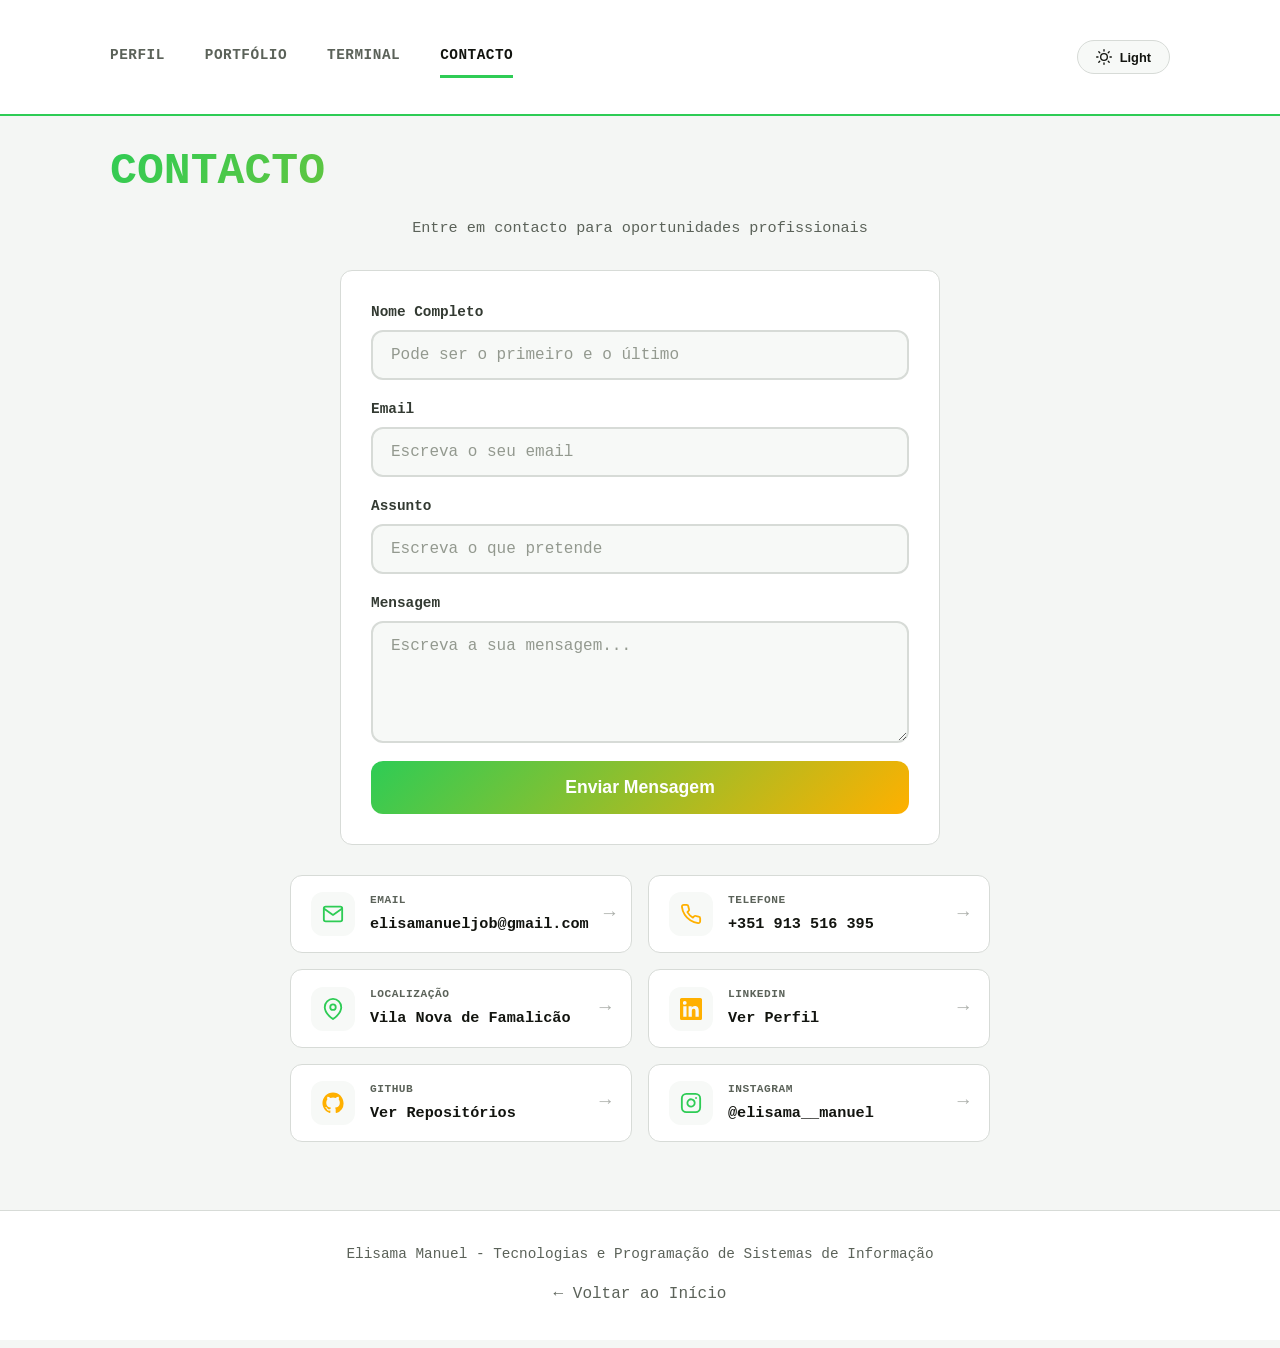
==== commit 20d30611: "Unifica cores da interface com o terminal e remove emojis" ====
--- a/contacto.html
+++ b/contacto.html
@@ -62,7 +62,7 @@
             <div class="contactos-grid">
                 <a href="mailto:elisamanueljob@gmail.com" class="contacto-card contacto-email">
                     <div class="contacto-icon-wrapper">
-                        <span class="contacto-icon">✉️</span>
+                        <svg class="icon contacto-icon" viewBox="0 0 24 24" fill="none" stroke="currentColor" stroke-width="2" stroke-linecap="round" stroke-linejoin="round"><rect x="2" y="4" width="20" height="16" rx="2"/><path d="m22 6-10 7L2 6"/></svg>
                     </div>
                     <div class="contacto-info-texto">
                         <span class="contacto-label">Email</span>
@@ -73,7 +73,7 @@
 
                 <a href="tel:+351913516395" class="contacto-card contacto-telefone">
                     <div class="contacto-icon-wrapper">
-                        <span class="contacto-icon">📞</span>
+                        <svg class="icon contacto-icon" viewBox="0 0 24 24" fill="none" stroke="currentColor" stroke-width="2" stroke-linecap="round" stroke-linejoin="round"><path d="M22 16.92v3a2 2 0 0 1-2.18 2 19.79 19.79 0 0 1-8.63-3.07 19.5 19.5 0 0 1-6-6 19.79 19.79 0 0 1-3.07-8.67A2 2 0 0 1 4.11 2h3a2 2 0 0 1 2 1.72c.13.96.36 1.9.7 2.81a2 2 0 0 1-.45 2.11L8.09 9.91a16 16 0 0 0 6 6l1.27-1.27a2 2 0 0 1 2.11-.45c.91.34 1.85.57 2.81.7A2 2 0 0 1 22 16.92z"/></svg>
                     </div>
                     <div class="contacto-info-texto">
                         <span class="contacto-label">Telefone</span>
@@ -84,7 +84,7 @@
 
                 <a href="https://www.google.com/maps/search/Vila+Nova+de+Famalic%C3%A3o" target="_blank" class="contacto-card contacto-localizacao">
                     <div class="contacto-icon-wrapper">
-                        <span class="contacto-icon">📍</span>
+                        <svg class="icon contacto-icon" viewBox="0 0 24 24" fill="none" stroke="currentColor" stroke-width="2" stroke-linecap="round" stroke-linejoin="round"><path d="M21 10c0 7-9 13-9 13s-9-6-9-13a9 9 0 0 1 18 0z"/><circle cx="12" cy="10" r="3"/></svg>
                     </div>
                     <div class="contacto-info-texto">
                         <span class="contacto-label">Localização</span>
@@ -95,7 +95,7 @@
 
                 <a href="https://www.linkedin.com/in/elisama-manuel-49025117a/" target="_blank" class="contacto-card contacto-linkedin">
                     <div class="contacto-icon-wrapper">
-                        <span class="contacto-icon">🔗</span>
+                        <svg class="icon contacto-icon" viewBox="0 0 24 24" fill="currentColor"><path d="M20.45 20.45h-3.56v-5.57c0-1.33-.02-3.03-1.85-3.03-1.86 0-2.15 1.45-2.15 2.94v5.66H9.34V9h3.41v1.56h.05c.47-.9 1.63-1.85 3.36-1.85 3.6 0 4.27 2.37 4.27 5.45v6.29zM5.34 7.43a2.07 2.07 0 1 1 0-4.13 2.07 2.07 0 0 1 0 4.13zM7.12 20.45H3.56V9h3.56v11.45zM22.22 0H1.77C.8 0 0 .78 0 1.75v20.5C0 23.22.8 24 1.77 24h20.45c.98 0 1.78-.78 1.78-1.75V1.75C24 .78 23.2 0 22.22 0z"/></svg>
                     </div>
                     <div class="contacto-info-texto">
                         <span class="contacto-label">LinkedIn</span>
@@ -106,7 +106,7 @@
 
                 <a href="https://github.com/elisamanuel-on" target="_blank" class="contacto-card contacto-github">
                     <div class="contacto-icon-wrapper">
-                        <span class="contacto-icon">💻</span>
+                        <svg class="icon contacto-icon" viewBox="0 0 24 24" fill="currentColor"><path d="M12 .5C5.73.5.5 5.73.5 12c0 5.08 3.29 9.39 7.86 10.91.57.1.79-.25.79-.55 0-.27-.01-1.17-.02-2.12-3.2.7-3.88-1.36-3.88-1.36-.52-1.34-1.28-1.7-1.28-1.7-1.05-.72.08-.71.08-.71 1.16.08 1.77 1.19 1.77 1.19 1.03 1.77 2.7 1.26 3.36.96.1-.75.4-1.26.73-1.55-2.55-.29-5.24-1.28-5.24-5.69 0-1.26.45-2.29 1.19-3.09-.12-.29-.52-1.46.11-3.05 0 0 .97-.31 3.18 1.18a11 11 0 0 1 5.79 0c2.2-1.49 3.17-1.18 3.17-1.18.64 1.59.24 2.76.12 3.05.74.8 1.19 1.83 1.19 3.09 0 4.42-2.69 5.39-5.25 5.68.41.36.78 1.06.78 2.14 0 1.55-.01 2.79-.01 3.17 0 .3.21.66.8.55A10.51 10.51 0 0 0 23.5 12c0-6.27-5.23-11.5-11.5-11.5z"/></svg>
                     </div>
                     <div class="contacto-info-texto">
                         <span class="contacto-label">GitHub</span>
@@ -117,7 +117,7 @@
 
                 <a href="https://www.instagram.com/elisama__manuel/" target="_blank" class="contacto-card contacto-instagram">
                     <div class="contacto-icon-wrapper">
-                        <span class="contacto-icon">📸</span>
+                        <svg class="icon contacto-icon" viewBox="0 0 24 24" fill="none" stroke="currentColor" stroke-width="2" stroke-linecap="round" stroke-linejoin="round"><rect x="2" y="2" width="20" height="20" rx="5"/><path d="M16 11.37A4 4 0 1 1 12.63 8 4 4 0 0 1 16 11.37z"/><path d="M17.5 6.5h.01"/></svg>
                     </div>
                     <div class="contacto-info-texto">
                         <span class="contacto-label">Instagram</span>
--- a/style.css
+++ b/style.css
@@ -16,43 +16,43 @@
     --cor-sombra: rgba(102, 126, 234, 0.15);
     --cor-placeholder: #4a5568;
     
-    --cor-email: #667eea;
-    --cor-telefone: #48bb78;
-    --cor-localizacao: #f6ad55;
-    --cor-linkedin: #0a66c2;
-    --cor-instagram: #e1306c;
-    --cor-github: #8b8b8b;
-    
-    --cor-primaria: #667eea;
-    --cor-secundaria: #764ba2;
-    --cor-destaque: #48bb78;
-    --cor-aviso: #fc8181;
-    
+    --cor-email: #33ff66;
+    --cor-telefone: #ffb000;
+    --cor-localizacao: #33ff66;
+    --cor-linkedin: #ffb000;
+    --cor-instagram: #33ff66;
+    --cor-github: #ffb000;
+
+    --cor-primaria: #2ecc55;
+    --cor-secundaria: #ffb000;
+    --cor-destaque: #33ff66;
+    --cor-aviso: #ff5f56;
+
     --raio-borda: 20px;
     --raio-pequeno: 12px;
-    --fonte-padrao: 'Segoe UI', Tahoma, Geneva, Verdana, sans-serif;
-    --sombra-padrao: 0 20px 60px rgba(102, 126, 234, 0.15);
+    --fonte-padrao: 'JetBrains Mono', 'Fira Code', Consolas, 'Segoe UI', monospace;
+    --sombra-padrao: 0 20px 60px rgba(51, 255, 102, 0.14);
 }
 
 /* ===== LIGHT MODE ===== */
 body.light-mode {
-    --cor-fundo: #f0f2f5;
+    --cor-fundo: #f4f6f4;
     --cor-card: #ffffff;
-    --cor-borda: #d1d5db;
-    --cor-texto: #1a1a1a;
-    --cor-texto-secundario: #6b7280;
-    --cor-texto-claro: #374151;
-    --cor-fundo-input: #f9fafb;
-    --cor-hover: #e5e7eb;
-    --cor-sombra: rgba(0, 0, 0, 0.1);
-    --cor-placeholder: #9ca3af;
-    
-    --cor-email: #4f46e5;
-    --cor-telefone: #16a34a;
-    --cor-localizacao: #d97706;
-    --cor-linkedin: #075985;
-    --cor-instagram: #c0266c;
-    --cor-github: #24292f;
+    --cor-borda: #d7dbd7;
+    --cor-texto: #12140f;
+    --cor-texto-secundario: #5b6259;
+    --cor-texto-claro: #333a32;
+    --cor-fundo-input: #f7f9f7;
+    --cor-hover: #e7ebe6;
+    --cor-sombra: rgba(20, 120, 55, 0.12);
+    --cor-placeholder: #93998f;
+
+    --cor-email: #1f9d46;
+    --cor-telefone: #b3790a;
+    --cor-localizacao: #1f9d46;
+    --cor-linkedin: #b3790a;
+    --cor-instagram: #1f9d46;
+    --cor-github: #b3790a;
 }
 
 /* ===== RESET ===== */
@@ -76,6 +76,19 @@
     max-width: 1100px;
     margin: 0 auto;
     padding: 20px;
+}
+
+/* ===== ÍCONES (SVG, substituem emojis) ===== */
+.icon {
+    width: 1em;
+    height: 1em;
+    vertical-align: -0.15em;
+    flex-shrink: 0;
+}
+
+.icon-lg {
+    width: 22px;
+    height: 22px;
 }
 
 /* ===== HEADER ===== */
@@ -144,7 +157,12 @@
 }
 
 .theme-icon {
-    font-size: 1.1rem;
+    display: inline-flex;
+}
+
+.theme-icon .icon {
+    width: 16px;
+    height: 16px;
 }
 
 .theme-text {
@@ -986,52 +1004,28 @@
     opacity: 1;
 }
 
-.contacto-email::before {
-    background: linear-gradient(135deg, rgba(102, 126, 234, 0.15), rgba(102, 126, 234, 0.05));
-}
-.contacto-email:hover {
-    border-color: var(--cor-email);
-    box-shadow: 0 10px 30px rgba(102, 126, 234, 0.2);
-}
-
-.contacto-telefone::before {
-    background: linear-gradient(135deg, rgba(72, 187, 120, 0.15), rgba(72, 187, 120, 0.05));
-}
-.contacto-telefone:hover {
-    border-color: var(--cor-telefone);
-    box-shadow: 0 10px 30px rgba(72, 187, 120, 0.2);
-}
-
-.contacto-localizacao::before {
-    background: linear-gradient(135deg, rgba(246, 173, 85, 0.15), rgba(246, 173, 85, 0.05));
-}
-.contacto-localizacao:hover {
-    border-color: var(--cor-localizacao);
-    box-shadow: 0 10px 30px rgba(246, 173, 85, 0.2);
-}
-
-.contacto-linkedin::before {
-    background: linear-gradient(135deg, rgba(10, 102, 194, 0.15), rgba(10, 102, 194, 0.05));
-}
-.contacto-linkedin:hover {
-    border-color: var(--cor-linkedin);
-    box-shadow: 0 10px 30px rgba(10, 102, 194, 0.2);
-}
-
+.contacto-email::before,
+.contacto-localizacao::before,
 .contacto-instagram::before {
-    background: linear-gradient(135deg, rgba(225, 48, 108, 0.15), rgba(225, 48, 108, 0.05));
-}
+    background: linear-gradient(135deg, rgba(51, 255, 102, 0.14), rgba(51, 255, 102, 0.04));
+}
+.contacto-email:hover,
+.contacto-localizacao:hover,
 .contacto-instagram:hover {
-    border-color: var(--cor-instagram);
-    box-shadow: 0 10px 30px rgba(225, 48, 108, 0.2);
-}
-
+    border-color: var(--cor-primaria);
+    box-shadow: 0 10px 30px rgba(51, 255, 102, 0.18);
+}
+
+.contacto-telefone::before,
+.contacto-linkedin::before,
 .contacto-github::before {
-    background: linear-gradient(135deg, rgba(139, 139, 139, 0.18), rgba(139, 139, 139, 0.05));
-}
+    background: linear-gradient(135deg, rgba(255, 176, 0, 0.14), rgba(255, 176, 0, 0.04));
+}
+.contacto-telefone:hover,
+.contacto-linkedin:hover,
 .contacto-github:hover {
-    border-color: var(--cor-github);
-    box-shadow: 0 10px 30px rgba(139, 139, 139, 0.25);
+    border-color: var(--cor-secundaria);
+    box-shadow: 0 10px 30px rgba(255, 176, 0, 0.18);
 }
 
 .contacto-icon-wrapper {
@@ -1044,6 +1038,19 @@
     flex-shrink: 0;
     transition: all 0.3s ease;
     background: var(--cor-fundo-input);
+    color: var(--cor-icone, var(--cor-primaria));
+}
+
+.contacto-email .contacto-icon-wrapper,
+.contacto-localizacao .contacto-icon-wrapper,
+.contacto-instagram .contacto-icon-wrapper {
+    color: var(--cor-primaria);
+}
+
+.contacto-telefone .contacto-icon-wrapper,
+.contacto-linkedin .contacto-icon-wrapper,
+.contacto-github .contacto-icon-wrapper {
+    color: var(--cor-secundaria);
 }
 
 .contacto-card:hover .contacto-icon-wrapper {
@@ -1051,7 +1058,8 @@
 }
 
 .contacto-icon {
-    font-size: 1.3rem;
+    width: 22px;
+    height: 22px;
 }
 
 .contacto-info-texto {
@@ -1091,6 +1099,9 @@
 }
 
 .social-links a {
+    display: inline-flex;
+    align-items: center;
+    gap: 8px;
     color: var(--cor-texto-secundario);
     text-decoration: none;
     font-weight: 600;
@@ -1100,6 +1111,11 @@
     border: 1px solid var(--cor-borda);
 }
 
+.social-links a .icon {
+    width: 16px;
+    height: 16px;
+}
+
 .social-links a:hover {
     color: var(--cor-texto);
     background: linear-gradient(135deg, var(--cor-primaria), var(--cor-secundaria));
@@ -1111,6 +1127,22 @@
     text-align: center;
     color: var(--cor-texto-secundario);
     font-size: 0.95rem;
+    display: flex;
+    flex-wrap: wrap;
+    justify-content: center;
+    align-items: center;
+    gap: 6px 22px;
+}
+
+.contacto .inline-icone {
+    display: inline-flex;
+    align-items: center;
+    gap: 6px;
+}
+
+.contacto .icon {
+    width: 15px;
+    height: 15px;
 }
 
 /* ===== FOOTER ===== */
@@ -1231,7 +1263,8 @@
     }
 
     .contacto-icon {
-        font-size: 1.1rem;
+        width: 18px;
+        height: 18px;
     }
 
     .contacto-valor {
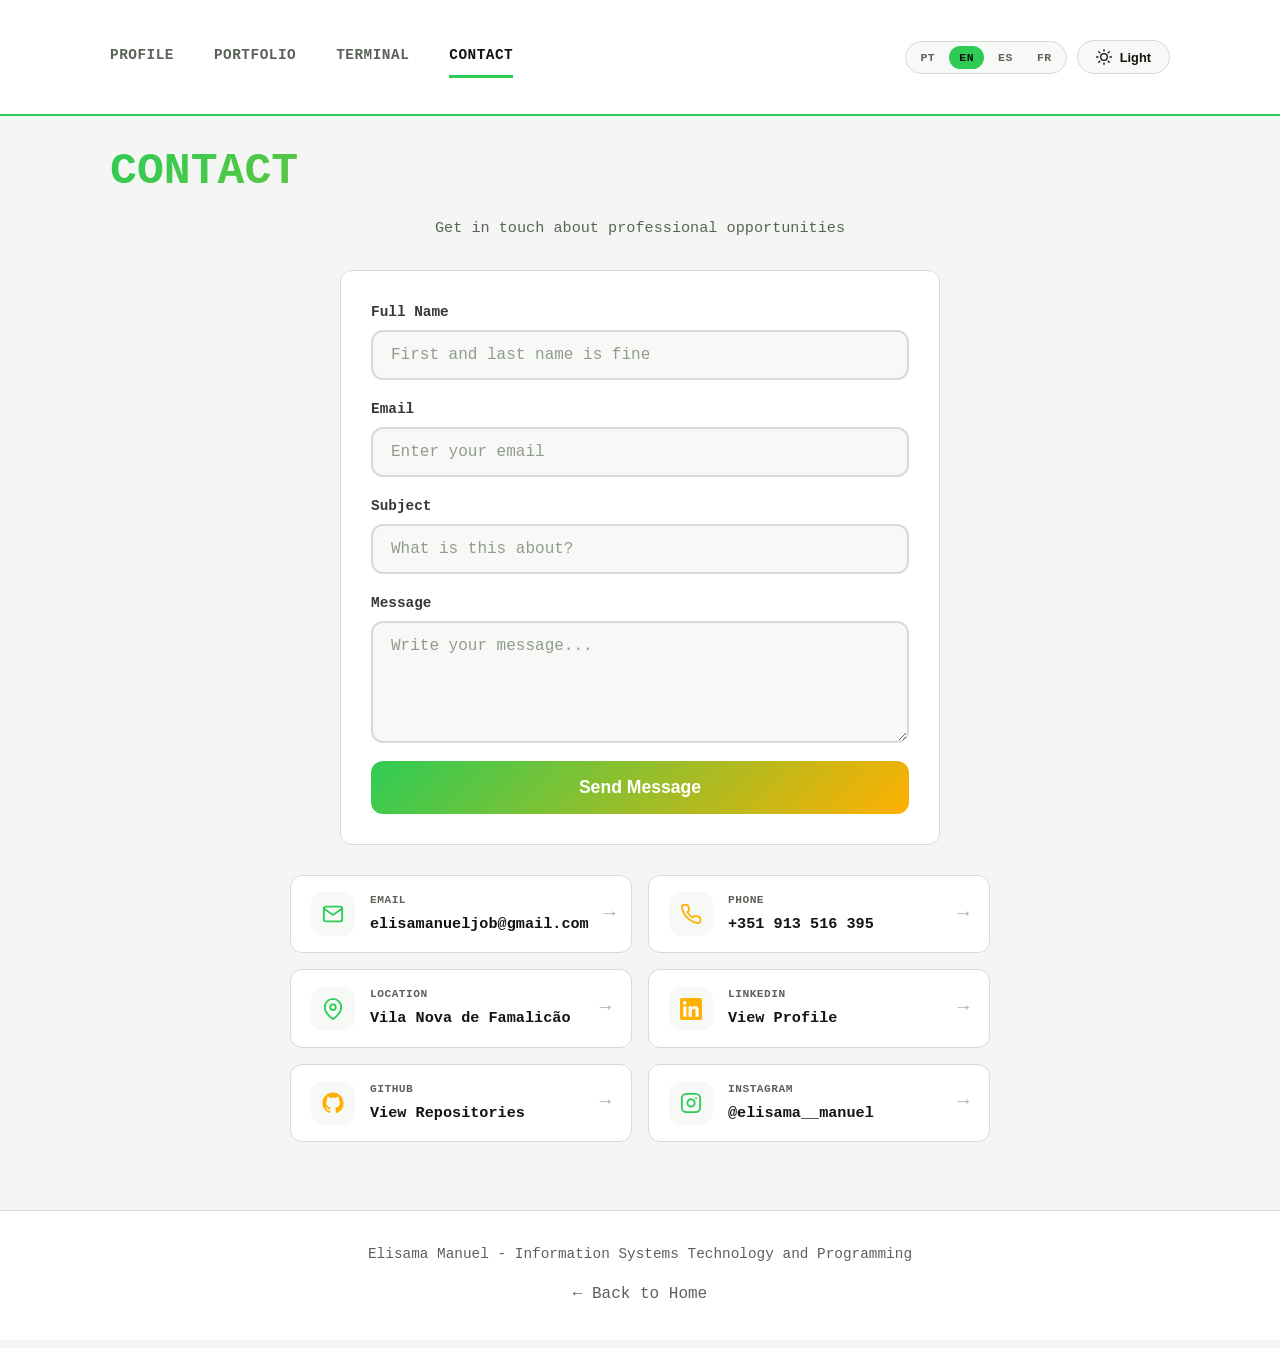
==== commit 2e2fdb14: "Adiciona tradutor de idiomas PT/EN/ES/FR ao site" ====
--- a/contacto.html
+++ b/contacto.html
@@ -15,46 +15,54 @@
         <div class="container">
             <div class="header-content">
                 <nav>
-                    <a href="index.html">Perfil</a>
-                    <a href="portfolio.html">Portfólio</a>
-                    <a href="terminal.html">Terminal</a>
-                    <a href="contacto.html" class="active">Contacto</a>
+                    <a href="index.html" data-i18n="nav_perfil">Perfil</a>
+                    <a href="portfolio.html" data-i18n="nav_portfolio">Portfólio</a>
+                    <a href="terminal.html" data-i18n="nav_terminal">Terminal</a>
+                    <a href="contacto.html" class="active" data-i18n="nav_contacto">Contacto</a>
                 </nav>
-                <button id="toggleTheme" class="btn-theme" aria-label="Alternar tema">
-                    <span class="theme-icon"> </span>
-                    <span class="theme-text">Dark</span>
-                </button>
+                <div class="controlos-topo">
+                    <div class="lang-switcher" role="group" aria-label="Idioma / Language">
+                        <button class="lang-btn" data-lang="pt">PT</button>
+                        <button class="lang-btn" data-lang="en">EN</button>
+                        <button class="lang-btn" data-lang="es">ES</button>
+                        <button class="lang-btn" data-lang="fr">FR</button>
+                    </div>
+                    <button id="toggleTheme" class="btn-theme" aria-label="Alternar tema">
+                        <span class="theme-icon"> </span>
+                        <span class="theme-text">Dark</span>
+                    </button>
+                </div>
             </div>
         </div>
     </header>
 
     <main class="container">
         <section class="contacto-section">
-            <h1>CONTACTO</h1>
-            <p class="subtitle">Entre em contacto para oportunidades profissionais</p>
+            <h1 data-i18n="contacto_titulo">CONTACTO</h1>
+            <p class="subtitle" data-i18n="contacto_subtitulo">Entre em contacto para oportunidades profissionais</p>
 
             <form id="contactoForm" class="contacto-form" action="#" method="POST">
                 <div class="campo">
-                    <label for="nome">Nome Completo</label>
-                    <input type="text" id="nome" placeholder="Pode ser o primeiro e o último" required>
+                    <label for="nome" data-i18n="form_label_nome">Nome Completo</label>
+                    <input type="text" id="nome" placeholder="Pode ser o primeiro e o último" data-i18n-placeholder="form_placeholder_nome" required>
                 </div>
 
                 <div class="campo">
-                    <label for="email">Email</label>
-                    <input type="email" id="email" placeholder="Escreva o seu email" required>
+                    <label for="email" data-i18n="form_label_email">Email</label>
+                    <input type="email" id="email" placeholder="Escreva o seu email" data-i18n-placeholder="form_placeholder_email" required>
                 </div>
 
                 <div class="campo">
-                    <label for="assunto">Assunto</label>
-                    <input type="text" id="assunto" placeholder="Escreva o que pretende" required>
+                    <label for="assunto" data-i18n="form_label_assunto">Assunto</label>
+                    <input type="text" id="assunto" placeholder="Escreva o que pretende" data-i18n-placeholder="form_placeholder_assunto" required>
                 </div>
 
                 <div class="campo">
-                    <label for="mensagem">Mensagem</label>
-                    <textarea id="mensagem" rows="5" placeholder="Escreva a sua mensagem..." required></textarea>
+                    <label for="mensagem" data-i18n="form_label_mensagem">Mensagem</label>
+                    <textarea id="mensagem" rows="5" placeholder="Escreva a sua mensagem..." data-i18n-placeholder="form_placeholder_mensagem" required></textarea>
                 </div>
 
-                <button type="submit" class="btn-enviar">Enviar Mensagem</button>
+                <button type="submit" class="btn-enviar" data-i18n="form_btn_enviar">Enviar Mensagem</button>
             </form>
 
             <div id="feedback" class="feedback"></div>
@@ -65,7 +73,7 @@
                         <svg class="icon contacto-icon" viewBox="0 0 24 24" fill="none" stroke="currentColor" stroke-width="2" stroke-linecap="round" stroke-linejoin="round"><rect x="2" y="4" width="20" height="16" rx="2"/><path d="m22 6-10 7L2 6"/></svg>
                     </div>
                     <div class="contacto-info-texto">
-                        <span class="contacto-label">Email</span>
+                        <span class="contacto-label" data-i18n="card_email">Email</span>
                         <span class="contacto-valor">elisamanueljob@gmail.com</span>
                     </div>
                     <span class="contacto-seta">→</span>
@@ -76,7 +84,7 @@
                         <svg class="icon contacto-icon" viewBox="0 0 24 24" fill="none" stroke="currentColor" stroke-width="2" stroke-linecap="round" stroke-linejoin="round"><path d="M22 16.92v3a2 2 0 0 1-2.18 2 19.79 19.79 0 0 1-8.63-3.07 19.5 19.5 0 0 1-6-6 19.79 19.79 0 0 1-3.07-8.67A2 2 0 0 1 4.11 2h3a2 2 0 0 1 2 1.72c.13.96.36 1.9.7 2.81a2 2 0 0 1-.45 2.11L8.09 9.91a16 16 0 0 0 6 6l1.27-1.27a2 2 0 0 1 2.11-.45c.91.34 1.85.57 2.81.7A2 2 0 0 1 22 16.92z"/></svg>
                     </div>
                     <div class="contacto-info-texto">
-                        <span class="contacto-label">Telefone</span>
+                        <span class="contacto-label" data-i18n="card_telefone">Telefone</span>
                         <span class="contacto-valor">+351 913 516 395</span>
                     </div>
                     <span class="contacto-seta">→</span>
@@ -87,7 +95,7 @@
                         <svg class="icon contacto-icon" viewBox="0 0 24 24" fill="none" stroke="currentColor" stroke-width="2" stroke-linecap="round" stroke-linejoin="round"><path d="M21 10c0 7-9 13-9 13s-9-6-9-13a9 9 0 0 1 18 0z"/><circle cx="12" cy="10" r="3"/></svg>
                     </div>
                     <div class="contacto-info-texto">
-                        <span class="contacto-label">Localização</span>
+                        <span class="contacto-label" data-i18n="card_localizacao">Localização</span>
                         <span class="contacto-valor">Vila Nova de Famalicão</span>
                     </div>
                     <span class="contacto-seta">→</span>
@@ -98,8 +106,8 @@
                         <svg class="icon contacto-icon" viewBox="0 0 24 24" fill="currentColor"><path d="M20.45 20.45h-3.56v-5.57c0-1.33-.02-3.03-1.85-3.03-1.86 0-2.15 1.45-2.15 2.94v5.66H9.34V9h3.41v1.56h.05c.47-.9 1.63-1.85 3.36-1.85 3.6 0 4.27 2.37 4.27 5.45v6.29zM5.34 7.43a2.07 2.07 0 1 1 0-4.13 2.07 2.07 0 0 1 0 4.13zM7.12 20.45H3.56V9h3.56v11.45zM22.22 0H1.77C.8 0 0 .78 0 1.75v20.5C0 23.22.8 24 1.77 24h20.45c.98 0 1.78-.78 1.78-1.75V1.75C24 .78 23.2 0 22.22 0z"/></svg>
                     </div>
                     <div class="contacto-info-texto">
-                        <span class="contacto-label">LinkedIn</span>
-                        <span class="contacto-valor">Ver Perfil</span>
+                        <span class="contacto-label" data-i18n="card_linkedin">LinkedIn</span>
+                        <span class="contacto-valor" data-i18n="card_ver_perfil">Ver Perfil</span>
                     </div>
                     <span class="contacto-seta">→</span>
                 </a>
@@ -109,8 +117,8 @@
                         <svg class="icon contacto-icon" viewBox="0 0 24 24" fill="currentColor"><path d="M12 .5C5.73.5.5 5.73.5 12c0 5.08 3.29 9.39 7.86 10.91.57.1.79-.25.79-.55 0-.27-.01-1.17-.02-2.12-3.2.7-3.88-1.36-3.88-1.36-.52-1.34-1.28-1.7-1.28-1.7-1.05-.72.08-.71.08-.71 1.16.08 1.77 1.19 1.77 1.19 1.03 1.77 2.7 1.26 3.36.96.1-.75.4-1.26.73-1.55-2.55-.29-5.24-1.28-5.24-5.69 0-1.26.45-2.29 1.19-3.09-.12-.29-.52-1.46.11-3.05 0 0 .97-.31 3.18 1.18a11 11 0 0 1 5.79 0c2.2-1.49 3.17-1.18 3.17-1.18.64 1.59.24 2.76.12 3.05.74.8 1.19 1.83 1.19 3.09 0 4.42-2.69 5.39-5.25 5.68.41.36.78 1.06.78 2.14 0 1.55-.01 2.79-.01 3.17 0 .3.21.66.8.55A10.51 10.51 0 0 0 23.5 12c0-6.27-5.23-11.5-11.5-11.5z"/></svg>
                     </div>
                     <div class="contacto-info-texto">
-                        <span class="contacto-label">GitHub</span>
-                        <span class="contacto-valor">Ver Repositórios</span>
+                        <span class="contacto-label" data-i18n="card_github">GitHub</span>
+                        <span class="contacto-valor" data-i18n="card_ver_repositorios">Ver Repositórios</span>
                     </div>
                     <span class="contacto-seta">→</span>
                 </a>
@@ -120,7 +128,7 @@
                         <svg class="icon contacto-icon" viewBox="0 0 24 24" fill="none" stroke="currentColor" stroke-width="2" stroke-linecap="round" stroke-linejoin="round"><rect x="2" y="2" width="20" height="20" rx="5"/><path d="M16 11.37A4 4 0 1 1 12.63 8 4 4 0 0 1 16 11.37z"/><path d="M17.5 6.5h.01"/></svg>
                     </div>
                     <div class="contacto-info-texto">
-                        <span class="contacto-label">Instagram</span>
+                        <span class="contacto-label" data-i18n="card_instagram">Instagram</span>
                         <span class="contacto-valor">@elisama__manuel</span>
                     </div>
                     <span class="contacto-seta">→</span>
@@ -130,12 +138,13 @@
     </main>
 
     <footer>
-        <p>Elisama Manuel - Tecnologias e Programação de Sistemas de Informação</p>
+        <p>Elisama Manuel - <span data-i18n="footer_tagline">Tecnologias e Programação de Sistemas de Informação</span></p>
         <div class="voltar">
-            <a href="index.html">← Voltar ao Início</a>
+            <a href="index.html" data-i18n="voltar_inicio">← Voltar ao Início</a>
         </div>
     </footer>
 
+    <script src="i18n.js"></script>
     <script src="script.js"></script>
 </body>
 </html>
--- a/style.css
+++ b/style.css
@@ -165,6 +165,47 @@
     height: 16px;
 }
 
+/* ===== CONTROLOS DO TOPO (tema + idioma) ===== */
+.controlos-topo {
+    display: flex;
+    align-items: center;
+    gap: 10px;
+    flex-wrap: wrap;
+}
+
+/* ===== SELETOR DE IDIOMA ===== */
+.lang-switcher {
+    display: flex;
+    gap: 4px;
+    padding: 4px;
+    background: var(--cor-fundo-input);
+    border: 1px solid var(--cor-borda);
+    border-radius: 50px;
+}
+
+.lang-btn {
+    padding: 5px 10px;
+    background: transparent;
+    color: var(--cor-texto-secundario);
+    border: none;
+    border-radius: 50px;
+    cursor: pointer;
+    font-family: var(--fonte-padrao);
+    font-size: 0.72rem;
+    font-weight: 700;
+    letter-spacing: 0.5px;
+    transition: all 0.25s ease;
+}
+
+.lang-btn:hover {
+    color: var(--cor-texto);
+}
+
+.lang-btn.ativo {
+    background: var(--cor-primaria);
+    color: #08130a;
+}
+
 .theme-text {
     font-size: 0.8rem;
 }
